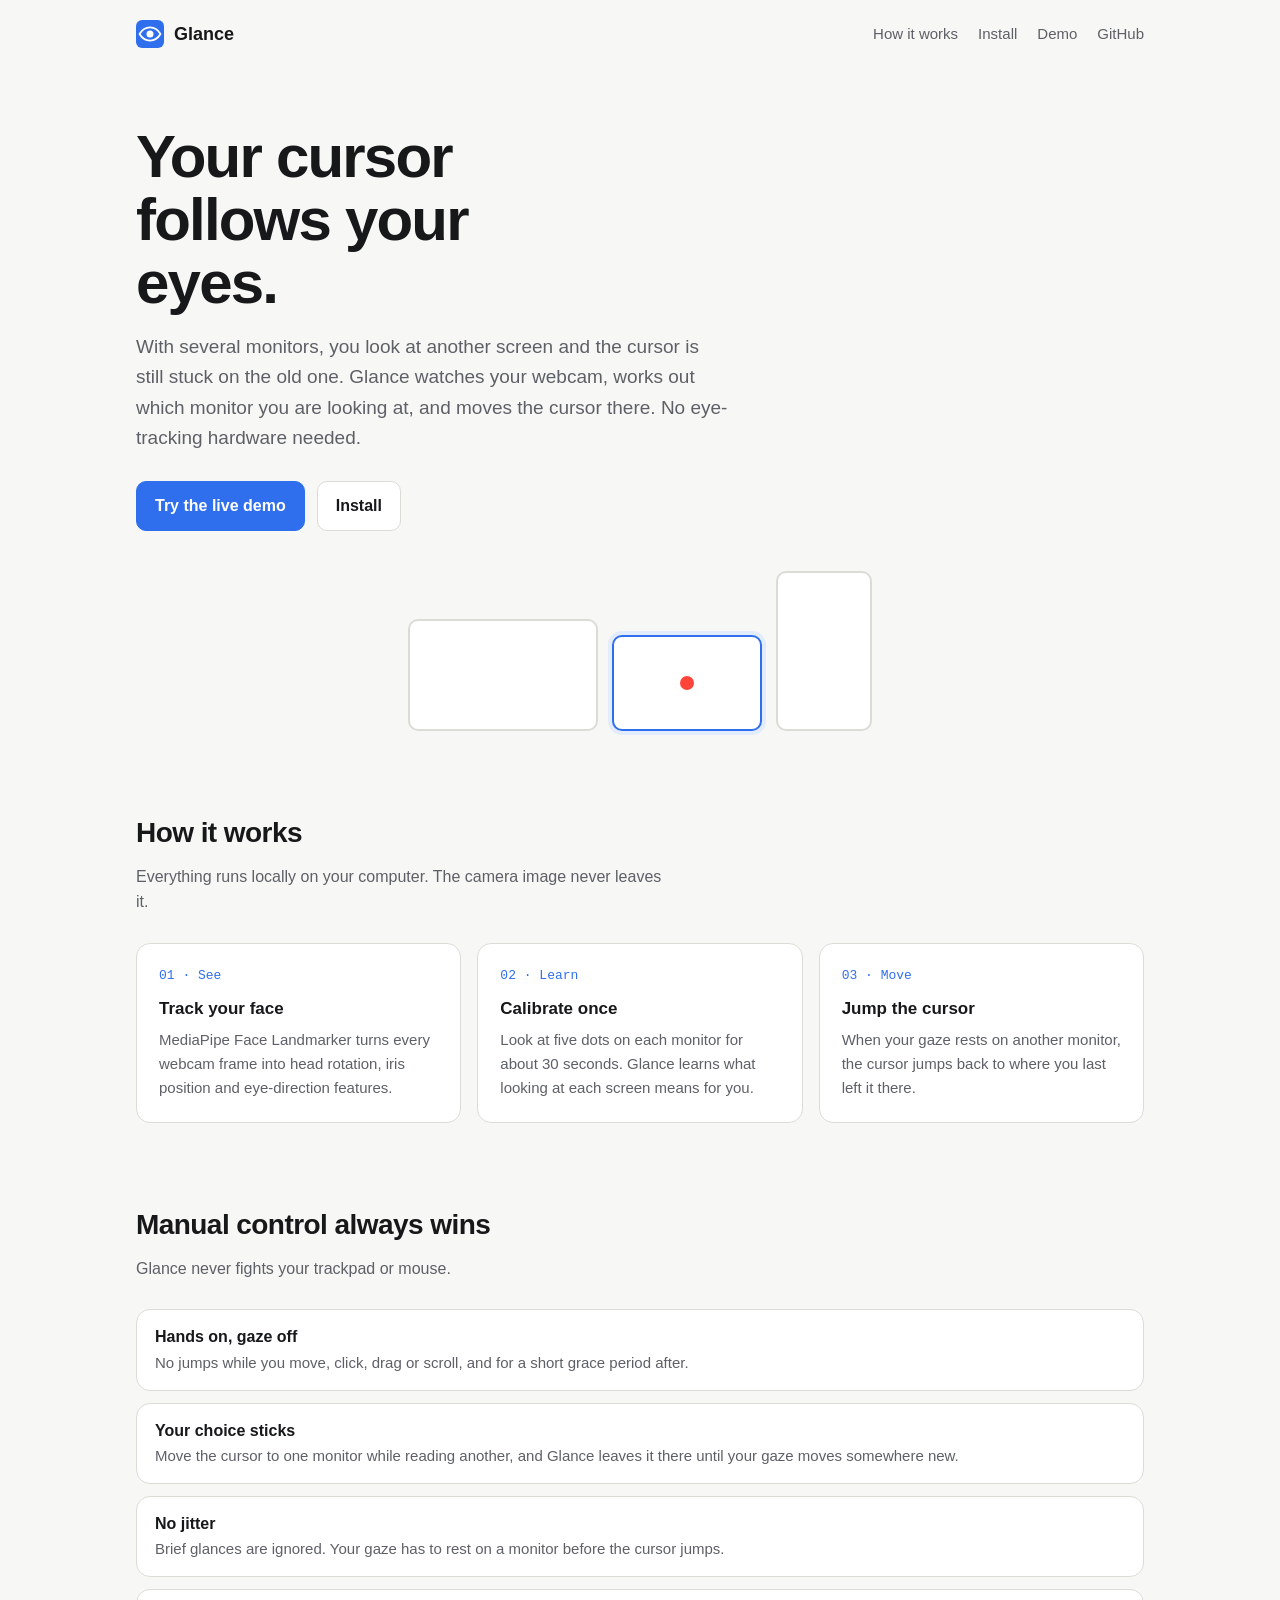
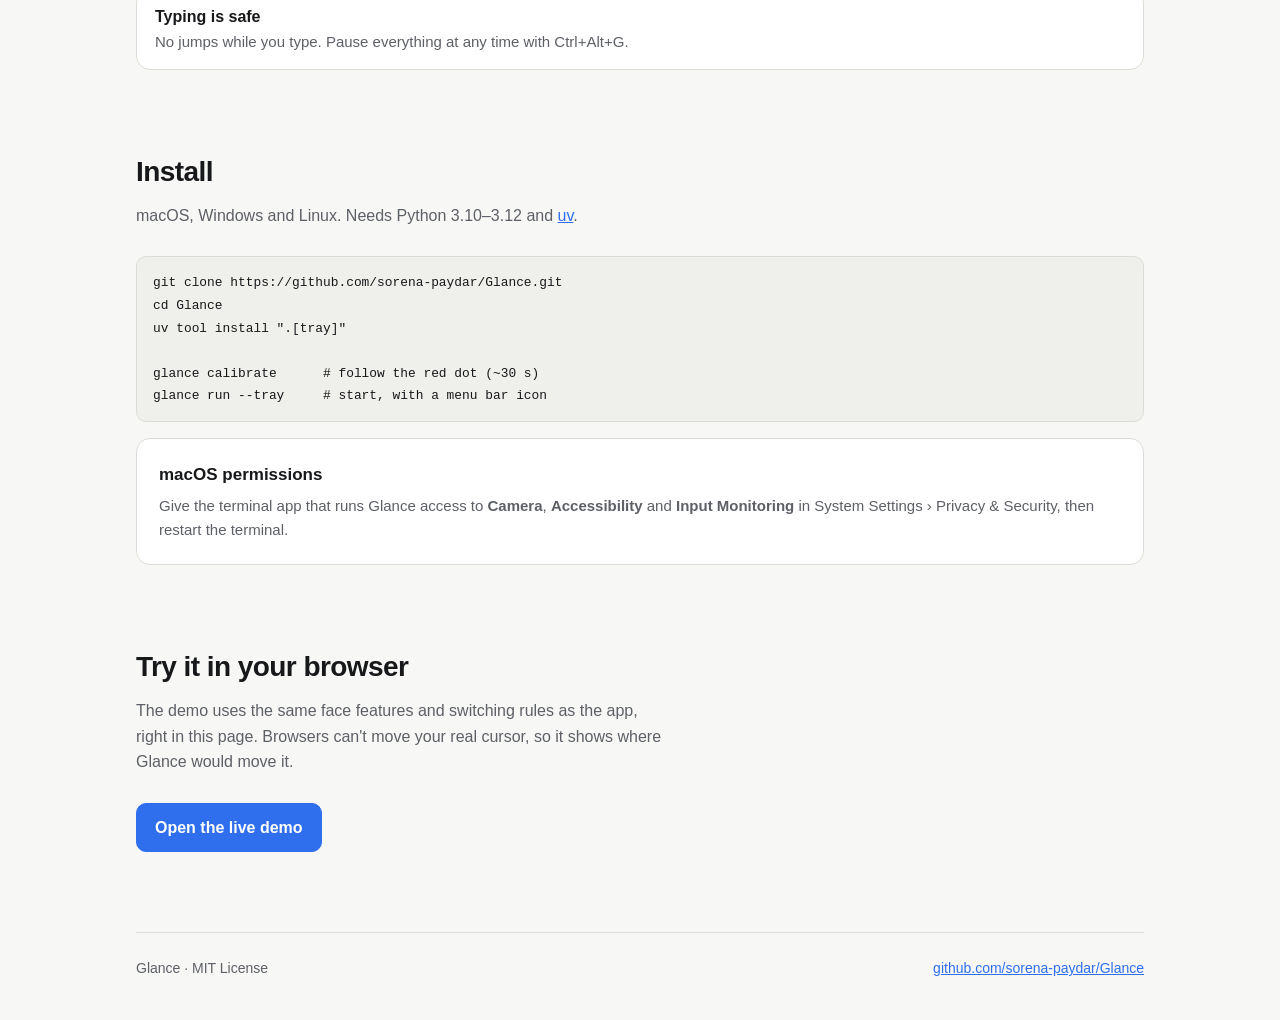
==== docs/index.html @ ff4ad749 "docs(site): add GitHub Pages landing page and live demo Landing page explaining Glance, the manual-c" ====
<!doctype html>
<html lang="en">
<head>
  <meta charset="utf-8">
  <meta name="viewport" content="width=device-width, initial-scale=1">
  <title>Glance</title>
  <meta name="description" content="Glance moves your cursor to the monitor you are looking at, using only your webcam. Manual trackpad and mouse movement always wins.">
  <link rel="icon" href="icon.svg" type="image/svg+xml">
  <link rel="stylesheet" href="style.css">
</head>
<body>
  <div class="wrap">
    <header class="site">
      <a class="brand" href="./"><img src="icon.svg" width="28" height="28" alt="">Glance</a>
      <nav class="links">
        <a href="#how">How it works</a>
        <a href="#install">Install</a>
        <a href="demo.html">Demo</a>
        <a href="https://github.com/sorena-paydar/Glance">GitHub</a>
      </nav>
    </header>

    <main>
      <div class="hero">
        <h1>Your cursor follows your eyes.</h1>
        <p class="lede">
          With several monitors, you look at another screen and the cursor is still
          stuck on the old one. Glance watches your webcam, works out which monitor
          you are looking at, and moves the cursor there. No eye-tracking hardware needed.
        </p>
        <div class="actions">
          <a class="btn primary" href="demo.html">Try the live demo</a>
          <a class="btn" href="#install">Install</a>
        </div>

        <div class="scene" aria-hidden="true">
          <div class="screen s1"><div class="cursor"></div></div>
          <div class="screen s2 active"><div class="cursor"></div></div>
          <div class="screen s3"><div class="cursor"></div></div>
        </div>
      </div>

      <section id="how">
        <h2>How it works</h2>
        <p class="sub">Everything runs locally on your computer. The camera image never leaves it.</p>
        <div class="grid">
          <div class="card">
            <div class="step">01 · See</div>
            <h3>Track your face</h3>
            <p>MediaPipe Face Landmarker turns every webcam frame into head rotation, iris position and eye-direction features.</p>
          </div>
          <div class="card">
            <div class="step">02 · Learn</div>
            <h3>Calibrate once</h3>
            <p>Look at five dots on each monitor for about 30 seconds. Glance learns what looking at each screen means for you.</p>
          </div>
          <div class="card">
            <div class="step">03 · Move</div>
            <h3>Jump the cursor</h3>
            <p>When your gaze rests on another monitor, the cursor jumps back to where you last left it there.</p>
          </div>
        </div>
      </section>

      <section id="manual">
        <h2>Manual control always wins</h2>
        <p class="sub">Glance never fights your trackpad or mouse.</p>
        <ul class="rules">
          <li><strong>Hands on, gaze off</strong><span>No jumps while you move, click, drag or scroll, and for a short grace period after.</span></li>
          <li><strong>Your choice sticks</strong><span>Move the cursor to one monitor while reading another, and Glance leaves it there until your gaze moves somewhere new.</span></li>
          <li><strong>No jitter</strong><span>Brief glances are ignored. Your gaze has to rest on a monitor before the cursor jumps.</span></li>
          <li><strong>Typing is safe</strong><span>No jumps while you type. Pause everything at any time with Ctrl+Alt+G.</span></li>
        </ul>
      </section>

      <section id="install">
        <h2>Install</h2>
        <p class="sub">macOS, Windows and Linux. Needs Python 3.10–3.12 and <a href="https://docs.astral.sh/uv/">uv</a>.</p>

        <pre><code>git clone https://github.com/sorena-paydar/Glance.git
cd Glance
uv tool install ".[tray]"

glance calibrate      # follow the red dot (~30 s)
glance run --tray     # start, with a menu bar icon</code></pre>

        <div class="card">
          <h3>macOS permissions</h3>
          <p>Give the terminal app that runs Glance access to <strong>Camera</strong>, <strong>Accessibility</strong> and <strong>Input Monitoring</strong> in System Settings › Privacy &amp; Security, then restart the terminal.</p>
        </div>
      </section>

      <section id="demo">
        <h2>Try it in your browser</h2>
        <p class="sub">
          The demo uses the same face features and switching rules as the app, right in this page.
          Browsers can't move your real cursor, so it shows where Glance would move it.
        </p>
        <a class="btn primary" href="demo.html">Open the live demo</a>
      </section>
    </main>

    <footer class="site">
      <span>Glance · MIT License</span>
      <a href="https://github.com/sorena-paydar/Glance">github.com/sorena-paydar/Glance</a>
    </footer>
  </div>

  <script>
    // Hero illustration: the "gaze" wanders between screens and the cursor follows.
    (function () {
      if (window.matchMedia("(prefers-reduced-motion: reduce)").matches) return;
      const screens = document.querySelectorAll(".scene .screen");
      const order = [1, 0, 1, 2];
      let i = 0;
      setInterval(function () {
        i = (i + 1) % order.length;
        screens.forEach(function (s, n) { s.classList.toggle("active", n === order[i]); });
      }, 1800);
    })();
  </script>
</body>
</html>
---- docs/style.css ----
:root {
  --bg: #f7f7f5;
  --surface: #ffffff;
  --surface-2: #efefec;
  --text: #17181a;
  --muted: #5d6066;
  --border: #dcdcd7;
  --accent: #2f6fed;
  --accent-soft: #e3ecfd;
  --good: #1f8a4c;
  --warn: #b26b00;
  --dot: #ff453a;
  --radius: 14px;
  --mono: ui-monospace, "SF Mono", Menlo, Consolas, monospace;
  color-scheme: light;
}

@media (prefers-color-scheme: dark) {
  :root:not([data-theme="light"]) {
    --bg: #0f1012;
    --surface: #17181b;
    --surface-2: #202226;
    --text: #ececea;
    --muted: #9a9ca3;
    --border: #2c2e33;
    --accent: #6b9bff;
    --accent-soft: #1b2740;
    --good: #4cc27f;
    --warn: #f0a94a;
    color-scheme: dark;
  }
}

:root[data-theme="dark"] {
  --bg: #0f1012;
  --surface: #17181b;
  --surface-2: #202226;
  --text: #ececea;
  --muted: #9a9ca3;
  --border: #2c2e33;
  --accent: #6b9bff;
  --accent-soft: #1b2740;
  --good: #4cc27f;
  --warn: #f0a94a;
  color-scheme: dark;
}

* { box-sizing: border-box; }

html { -webkit-text-size-adjust: 100%; }

body {
  margin: 0;
  background: var(--bg);
  color: var(--text);
  font: 16px/1.6 -apple-system, BlinkMacSystemFont, "Inter", "Segoe UI", Roboto, sans-serif;
}

a { color: var(--accent); }

.wrap { max-width: 1040px; margin: 0 auto; padding: 0 16px; }

header.site {
  display: flex;
  align-items: center;
  justify-content: space-between;
  padding: 20px 0;
}

.brand {
  display: flex;
  align-items: center;
  gap: 10px;
  font-weight: 700;
  font-size: 18px;
  color: var(--text);
  text-decoration: none;
}

nav.links { display: flex; gap: 20px; font-size: 15px; }
nav.links a { color: var(--muted); text-decoration: none; }
nav.links a:hover { color: var(--text); }

.hero { padding: 56px 0 40px; }
.hero h1 {
  font-size: clamp(36px, 6vw, 60px);
  line-height: 1.05;
  letter-spacing: -0.03em;
  margin: 0 0 18px;
  max-width: 14ch;
}
.hero p.lede { font-size: 19px; color: var(--muted); max-width: 56ch; margin: 0 0 28px; }

.actions { display: flex; flex-wrap: wrap; gap: 12px; }

.btn {
  display: inline-flex;
  align-items: center;
  gap: 8px;
  padding: 11px 18px;
  border-radius: 10px;
  border: 1px solid var(--border);
  background: var(--surface);
  color: var(--text);
  font: inherit;
  font-weight: 600;
  text-decoration: none;
  cursor: pointer;
}
.btn:hover { border-color: var(--muted); }
.btn.primary { background: var(--accent); border-color: var(--accent); color: #fff; }
.btn.primary:hover { filter: brightness(1.08); }
.btn:disabled { opacity: 0.5; cursor: not-allowed; }

section { padding: 40px 0; }
section h2 { font-size: 28px; letter-spacing: -0.02em; margin: 0 0 8px; }
section p.sub { color: var(--muted); margin: 0 0 28px; max-width: 60ch; }

.grid { display: grid; gap: 16px; grid-template-columns: repeat(auto-fit, minmax(240px, 1fr)); }

.card {
  background: var(--surface);
  border: 1px solid var(--border);
  border-radius: var(--radius);
  padding: 22px;
}
.card h3 { margin: 0 0 6px; font-size: 17px; }
.card p { margin: 0; color: var(--muted); font-size: 15px; }
.card .step { font-family: var(--mono); font-size: 13px; color: var(--accent); margin-bottom: 8px; }

ul.rules { list-style: none; padding: 0; margin: 0; display: grid; gap: 12px; }
ul.rules li {
  background: var(--surface);
  border: 1px solid var(--border);
  border-radius: var(--radius);
  padding: 14px 18px;
}
ul.rules strong { display: block; }
ul.rules span { color: var(--muted); font-size: 15px; }

pre {
  background: var(--surface-2);
  border: 1px solid var(--border);
  border-radius: 10px;
  padding: 14px 16px;
  overflow-x: auto;
  font: 14px/1.6 var(--mono);
  margin: 0 0 16px;
}

code { font-family: var(--mono); font-size: 0.92em; }

.os-tabs { display: flex; gap: 8px; margin-bottom: 14px; flex-wrap: wrap; }
.os-tabs button {
  border: 1px solid var(--border);
  background: var(--surface);
  color: var(--muted);
  border-radius: 999px;
  padding: 6px 14px;
  font: inherit;
  font-size: 14px;
  cursor: pointer;
}
.os-tabs button[aria-selected="true"] { background: var(--accent-soft); color: var(--text); border-color: var(--accent); }

.note { color: var(--muted); font-size: 14px; }

footer.site {
  border-top: 1px solid var(--border);
  margin-top: 40px;
  padding: 24px 0 40px;
  color: var(--muted);
  font-size: 14px;
  display: flex;
  justify-content: space-between;
  flex-wrap: wrap;
  gap: 12px;
}

/* Hero illustration: three monitors, a cursor jumping to the looked-at one. */
.scene {
  margin-top: 40px;
  display: flex;
  align-items: flex-end;
  justify-content: center;
  gap: 14px;
  flex-wrap: wrap;
}
.screen {
  position: relative;
  background: var(--surface);
  border: 2px solid var(--border);
  border-radius: 10px;
  transition: border-color 0.25s, box-shadow 0.25s;
}
.screen.active { border-color: var(--accent); box-shadow: 0 0 0 4px var(--accent-soft); }
.screen.s1 { width: 190px; height: 112px; }
.screen.s2 { width: 150px; height: 96px; }
.screen.s3 { width: 96px; height: 160px; }
.screen .cursor {
  position: absolute;
  left: 50%;
  top: 50%;
  width: 14px;
  height: 14px;
  margin: -7px 0 0 -7px;
  border-radius: 50%;
  background: var(--dot);
  opacity: 0;
  transition: opacity 0.2s;
}
.screen.active .cursor { opacity: 1; }

@media (max-width: 560px) {
  nav.links { gap: 14px; }
  .screen.s1 { width: 130px; height: 78px; }
  .screen.s2 { width: 104px; height: 66px; }
  .screen.s3 { width: 64px; height: 108px; }
}

@media (prefers-reduced-motion: reduce) {
  .screen, .screen .cursor { transition: none; }
}
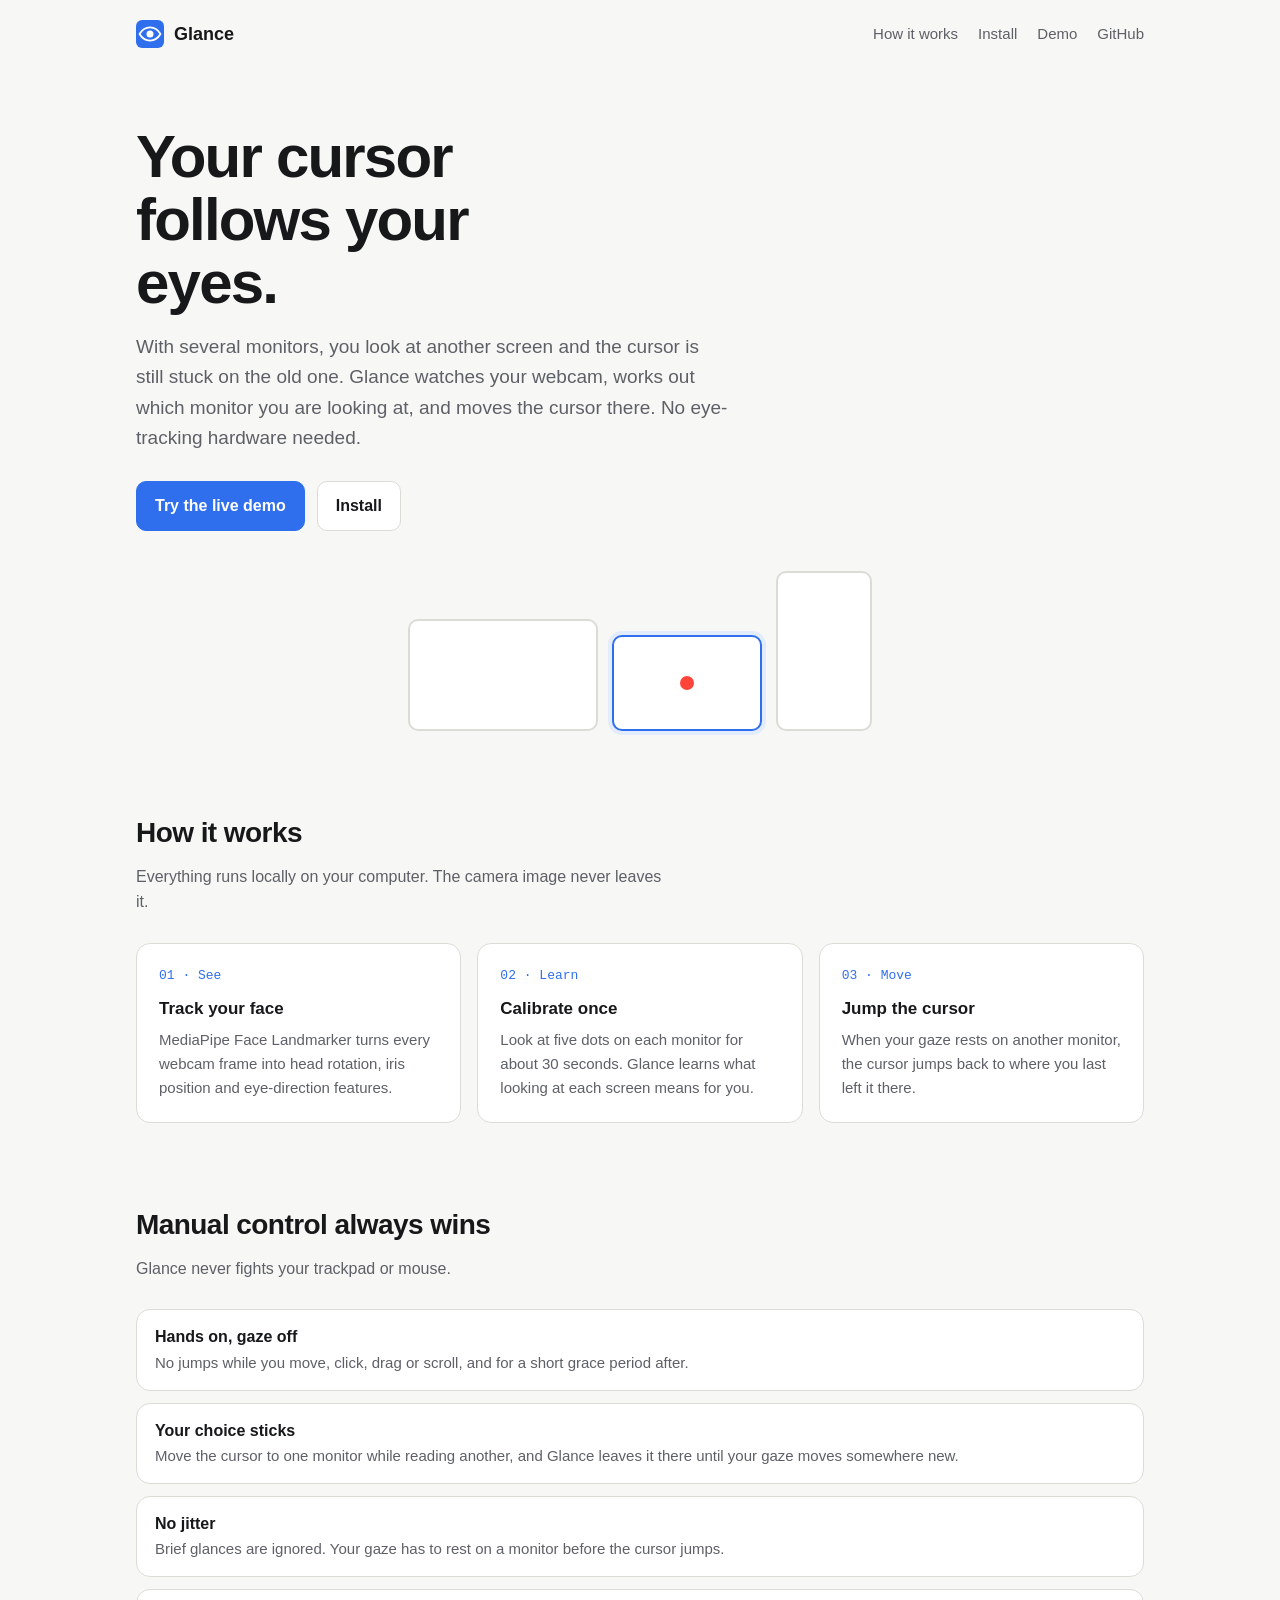
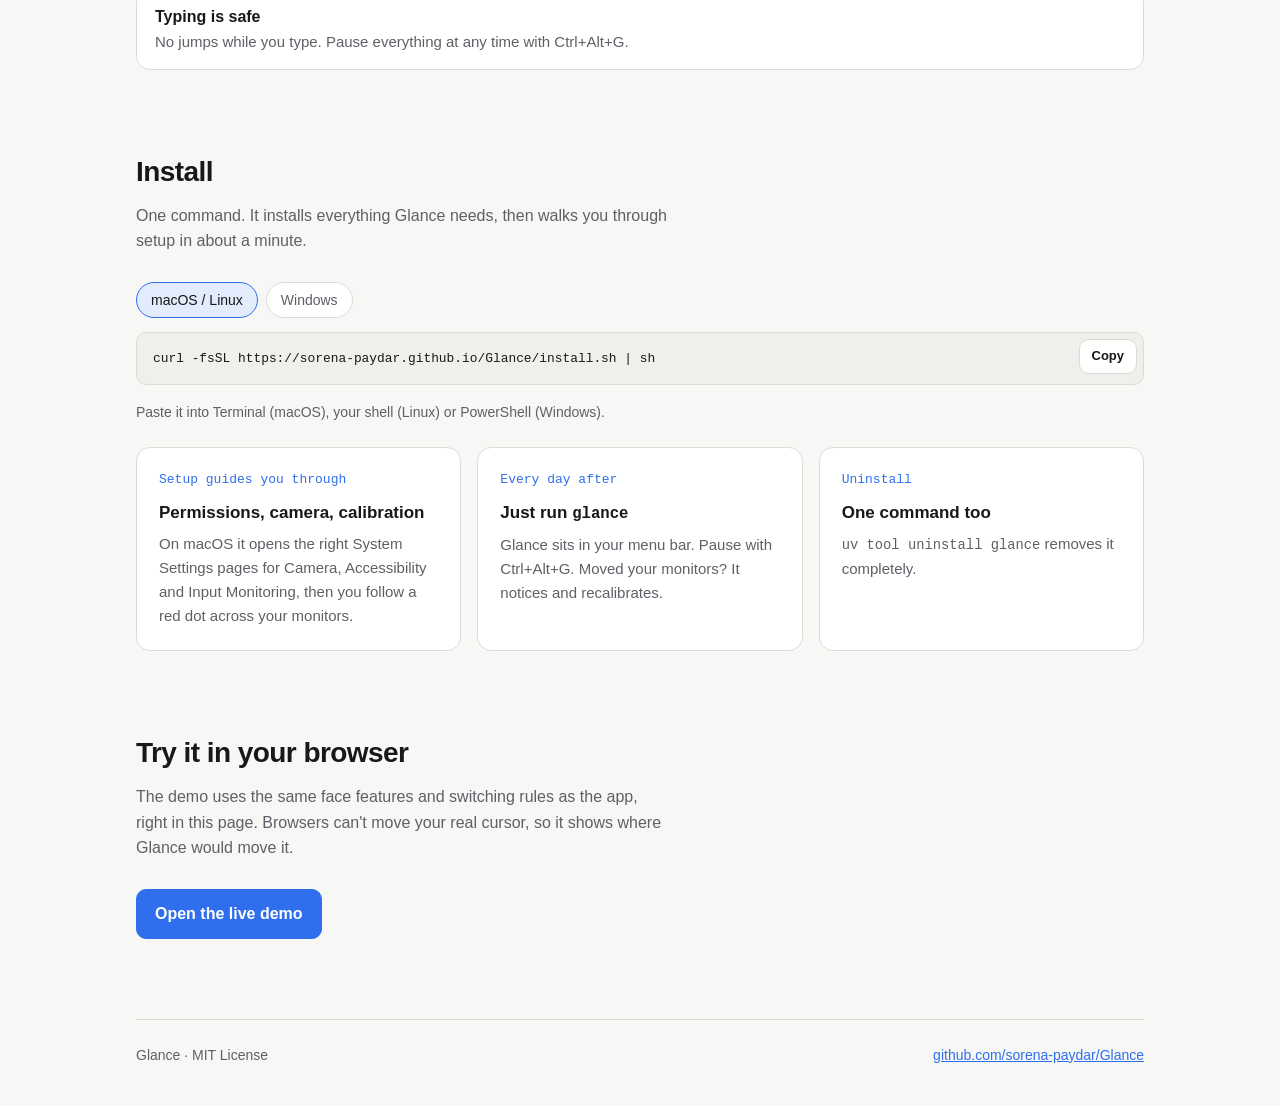
==== commit f7d01954: "docs(site): feature the one-line install with OS tabs and copy button Co-Authored-By: Claude Opus 5." ====
--- a/docs/index.html
+++ b/docs/index.html
@@ -13,7 +13,7 @@
     <header class="site">
       <a class="brand" href="./"><img src="icon.svg" width="28" height="28" alt="">Glance</a>
       <nav class="links">
-        <a href="#how">How it works</a>
+        <a class="wide" href="#how">How it works</a>
         <a href="#install">Install</a>
         <a href="demo.html">Demo</a>
         <a href="https://github.com/sorena-paydar/Glance">GitHub</a>
@@ -75,18 +75,38 @@
 
       <section id="install">
         <h2>Install</h2>
-        <p class="sub">macOS, Windows and Linux. Needs Python 3.10–3.12 and <a href="https://docs.astral.sh/uv/">uv</a>.</p>
+        <p class="sub">One command. It installs everything Glance needs, then walks you through setup in about a minute.</p>
 
-        <pre><code>git clone https://github.com/sorena-paydar/Glance.git
-cd Glance
-uv tool install ".[tray]"
+        <div class="os-tabs" role="tablist">
+          <button role="tab" aria-selected="true" data-os="unix">macOS / Linux</button>
+          <button role="tab" aria-selected="false" data-os="windows">Windows</button>
+        </div>
+        <div class="copy-block" data-os-panel="unix">
+          <pre><code>curl -fsSL https://sorena-paydar.github.io/Glance/install.sh | sh</code></pre>
+          <button class="btn copy" type="button">Copy</button>
+        </div>
+        <div class="copy-block" data-os-panel="windows" hidden>
+          <pre><code>irm https://sorena-paydar.github.io/Glance/install.ps1 | iex</code></pre>
+          <button class="btn copy" type="button">Copy</button>
+        </div>
+        <p class="note">Paste it into Terminal (macOS), your shell (Linux) or PowerShell (Windows).</p>
 
-glance calibrate      # follow the red dot (~30 s)
-glance run --tray     # start, with a menu bar icon</code></pre>
-
-        <div class="card">
-          <h3>macOS permissions</h3>
-          <p>Give the terminal app that runs Glance access to <strong>Camera</strong>, <strong>Accessibility</strong> and <strong>Input Monitoring</strong> in System Settings › Privacy &amp; Security, then restart the terminal.</p>
+        <div class="grid">
+          <div class="card">
+            <div class="step">Setup guides you through</div>
+            <h3>Permissions, camera, calibration</h3>
+            <p>On macOS it opens the right System Settings pages for Camera, Accessibility and Input Monitoring, then you follow a red dot across your monitors.</p>
+          </div>
+          <div class="card">
+            <div class="step">Every day after</div>
+            <h3>Just run <code>glance</code></h3>
+            <p>Glance sits in your menu bar. Pause with Ctrl+Alt+G. Moved your monitors? It notices and recalibrates.</p>
+          </div>
+          <div class="card">
+            <div class="step">Uninstall</div>
+            <h3>One command too</h3>
+            <p><code>uv tool uninstall glance</code> removes it completely.</p>
+          </div>
         </div>
       </section>
 
@@ -107,6 +127,28 @@
   </div>
 
   <script>
+    // Install tabs and copy buttons.
+    document.querySelectorAll(".os-tabs button").forEach(function (tab) {
+      tab.addEventListener("click", function () {
+        document.querySelectorAll(".os-tabs button").forEach(function (t) {
+          t.setAttribute("aria-selected", String(t === tab));
+        });
+        document.querySelectorAll("[data-os-panel]").forEach(function (panel) {
+          panel.hidden = panel.dataset.osPanel !== tab.dataset.os;
+        });
+      });
+    });
+    if (/Win/.test(navigator.platform)) document.querySelector('[data-os="windows"]').click();
+    document.querySelectorAll(".copy").forEach(function (button) {
+      button.addEventListener("click", function () {
+        const text = button.parentElement.querySelector("code").textContent;
+        navigator.clipboard.writeText(text).then(function () {
+          button.textContent = "Copied";
+          setTimeout(function () { button.textContent = "Copy"; }, 1500);
+        });
+      });
+    });
+
     // Hero illustration: the "gaze" wanders between screens and the cursor follows.
     (function () {
       if (window.matchMedia("(prefers-reduced-motion: reduce)").matches) return;
--- a/docs/style.css
+++ b/docs/style.css
@@ -47,6 +47,8 @@
 
 * { box-sizing: border-box; }
 
+[hidden] { display: none !important; }
+
 html { -webkit-text-size-adjust: 100%; }
 
 body {
@@ -164,6 +166,17 @@
 .os-tabs button[aria-selected="true"] { background: var(--accent-soft); color: var(--text); border-color: var(--accent); }
 
 .note { color: var(--muted); font-size: 14px; }
+.note { margin: 0 0 24px; }
+
+.copy-block { position: relative; }
+.copy-block pre { padding-right: 92px; white-space: pre; }
+.copy-block .copy {
+  position: absolute;
+  top: 7px;
+  right: 7px;
+  padding: 6px 12px;
+  font-size: 13px;
+}
 
 footer.site {
   border-top: 1px solid var(--border);
@@ -212,7 +225,8 @@
 .screen.active .cursor { opacity: 1; }
 
 @media (max-width: 560px) {
-  nav.links { gap: 14px; }
+  nav.links { gap: 14px; font-size: 14px; }
+  nav.links a.wide { display: none; }
   .screen.s1 { width: 130px; height: 78px; }
   .screen.s2 { width: 104px; height: 66px; }
   .screen.s3 { width: 64px; height: 108px; }
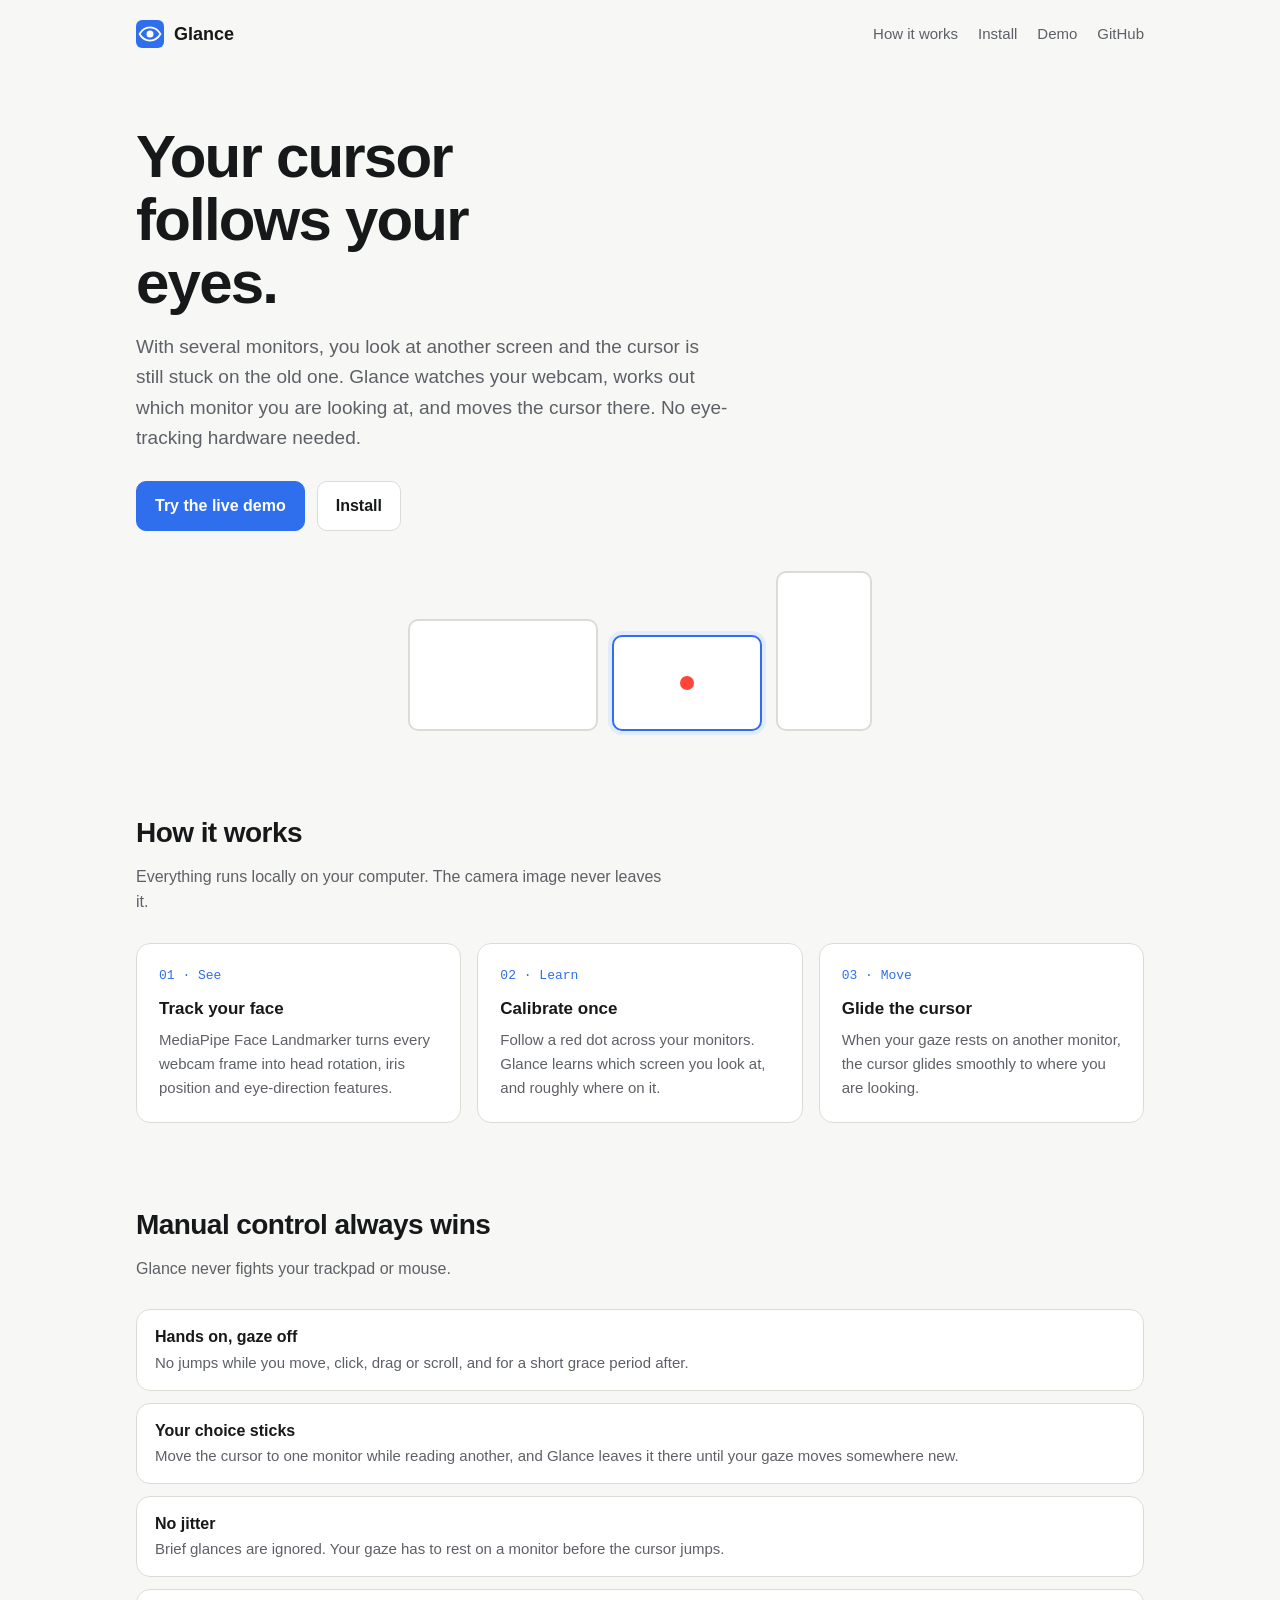
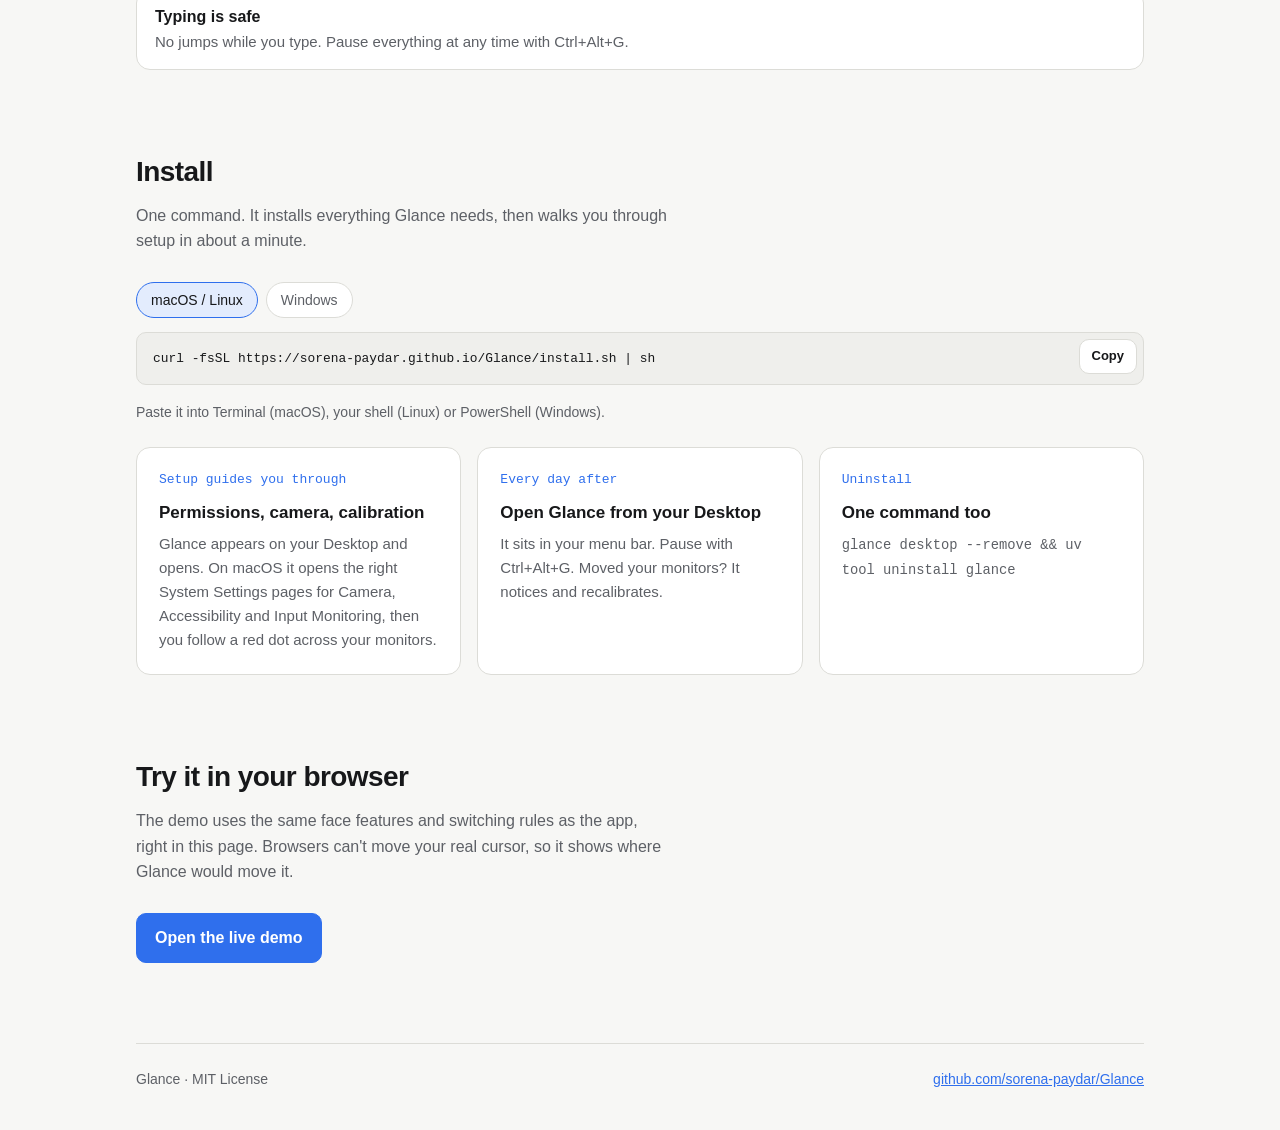
==== commit 9f651f13: "docs(site): mention the desktop app, gliding cursor and gaze landing Co-Authored-By: Claude Opus 5.5" ====
--- a/docs/index.html
+++ b/docs/index.html
@@ -52,12 +52,12 @@
           <div class="card">
             <div class="step">02 · Learn</div>
             <h3>Calibrate once</h3>
-            <p>Look at five dots on each monitor for about 30 seconds. Glance learns what looking at each screen means for you.</p>
+            <p>Follow a red dot across your monitors. Glance learns which screen you look at, and roughly where on it.</p>
           </div>
           <div class="card">
             <div class="step">03 · Move</div>
-            <h3>Jump the cursor</h3>
-            <p>When your gaze rests on another monitor, the cursor jumps back to where you last left it there.</p>
+            <h3>Glide the cursor</h3>
+            <p>When your gaze rests on another monitor, the cursor glides smoothly to where you are looking.</p>
           </div>
         </div>
       </section>
@@ -95,17 +95,17 @@
           <div class="card">
             <div class="step">Setup guides you through</div>
             <h3>Permissions, camera, calibration</h3>
-            <p>On macOS it opens the right System Settings pages for Camera, Accessibility and Input Monitoring, then you follow a red dot across your monitors.</p>
+            <p>Glance appears on your Desktop and opens. On macOS it opens the right System Settings pages for Camera, Accessibility and Input Monitoring, then you follow a red dot across your monitors.</p>
           </div>
           <div class="card">
             <div class="step">Every day after</div>
-            <h3>Just run <code>glance</code></h3>
-            <p>Glance sits in your menu bar. Pause with Ctrl+Alt+G. Moved your monitors? It notices and recalibrates.</p>
+            <h3>Open Glance from your Desktop</h3>
+            <p>It sits in your menu bar. Pause with Ctrl+Alt+G. Moved your monitors? It notices and recalibrates.</p>
           </div>
           <div class="card">
             <div class="step">Uninstall</div>
             <h3>One command too</h3>
-            <p><code>uv tool uninstall glance</code> removes it completely.</p>
+            <p><code>glance desktop --remove &amp;&amp; uv tool uninstall glance</code></p>
           </div>
         </div>
       </section>
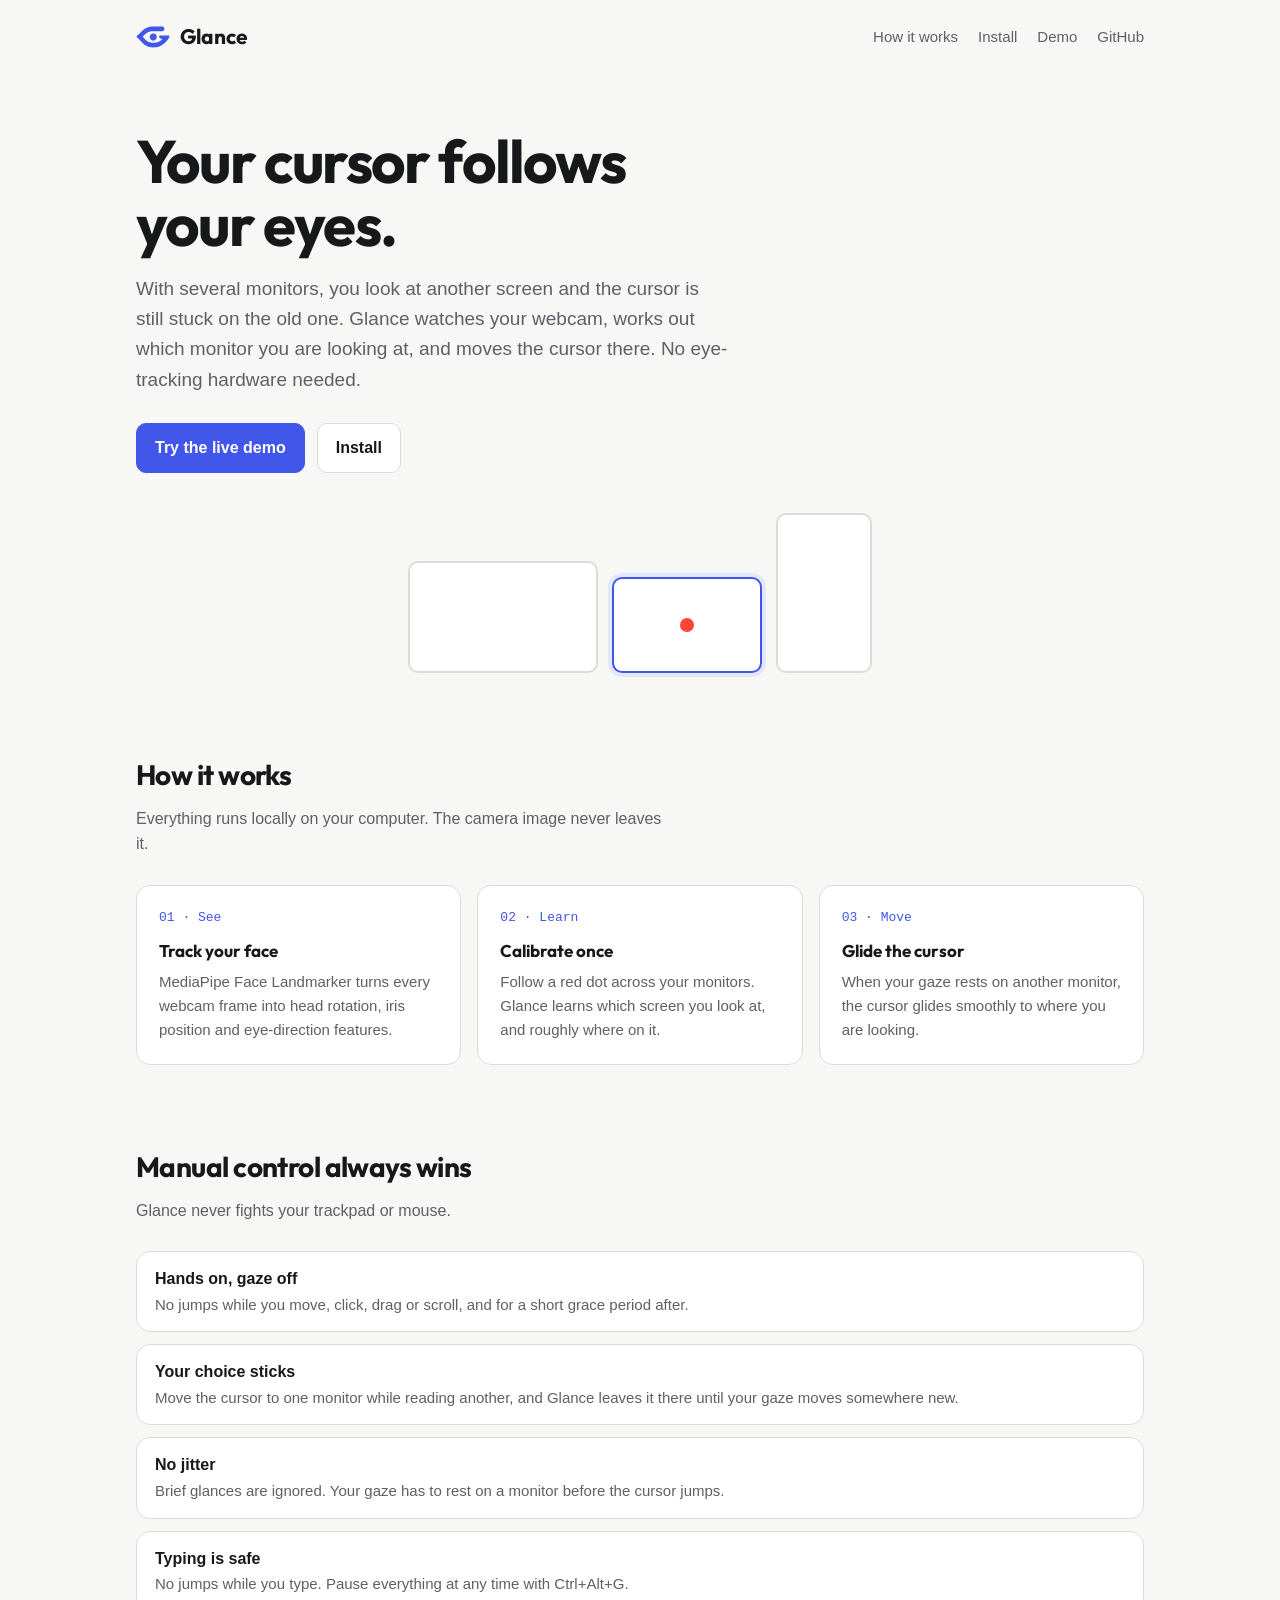
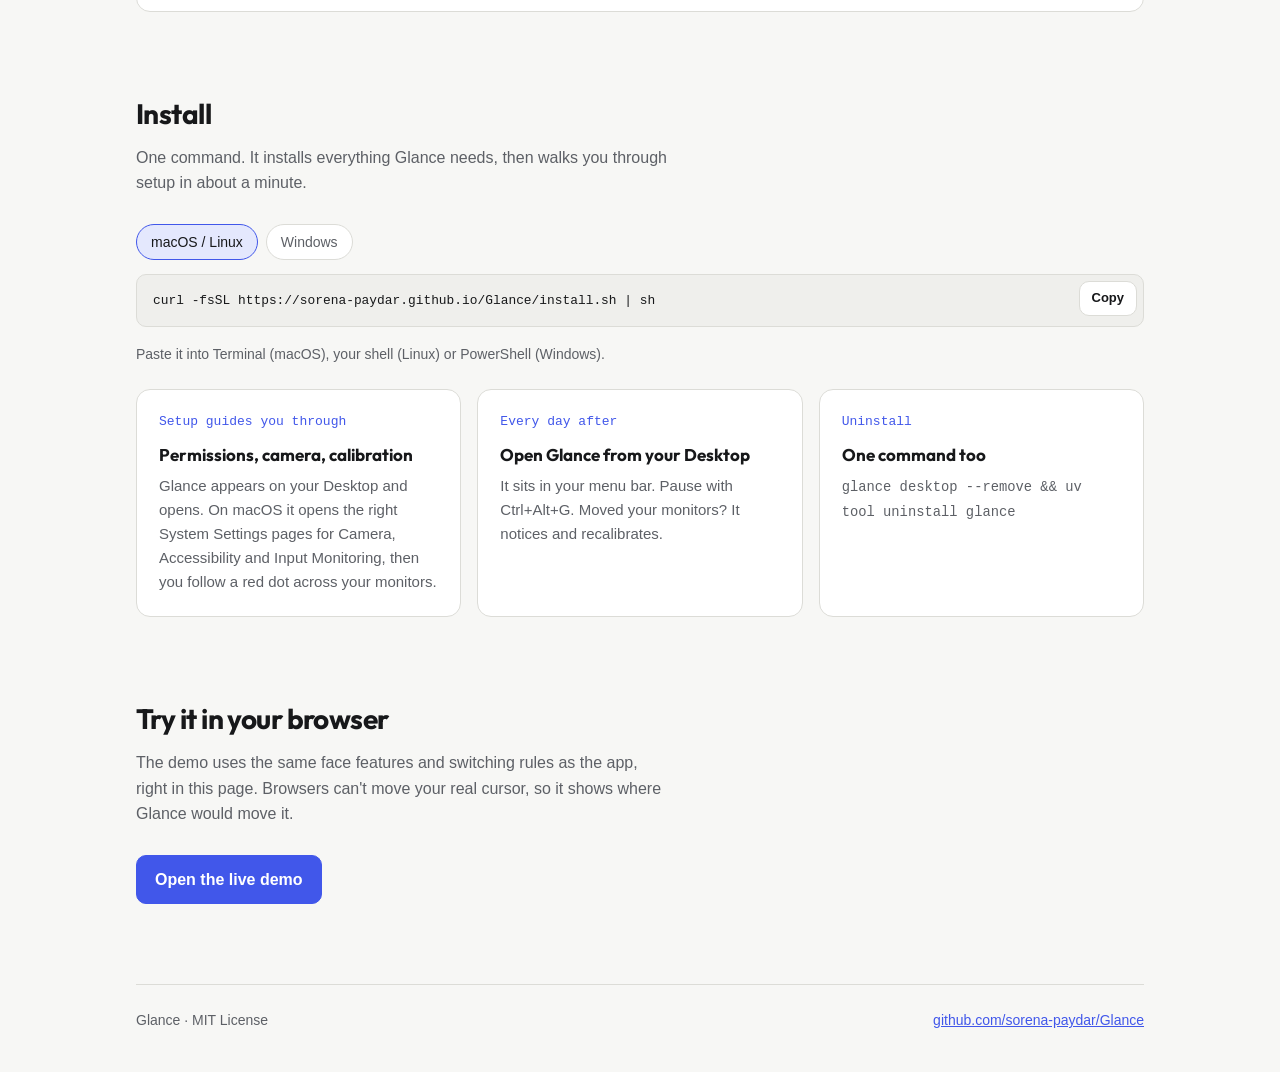
==== commit 94246ea7: "docs(site): use the Glance logo, logo blue and Outfit headings Co-Authored-By: Claude Opus 5.5 (1M c" ====
--- a/docs/index.html
+++ b/docs/index.html
@@ -6,12 +6,15 @@
   <title>Glance</title>
   <meta name="description" content="Glance moves your cursor to the monitor you are looking at, using only your webcam. Manual trackpad and mouse movement always wins.">
   <link rel="icon" href="icon.svg" type="image/svg+xml">
+  <link rel="preconnect" href="https://fonts.googleapis.com">
+  <link rel="preconnect" href="https://fonts.gstatic.com" crossorigin>
+  <link rel="stylesheet" href="https://fonts.googleapis.com/css2?family=Outfit:wght@500;600;700&display=swap">
   <link rel="stylesheet" href="style.css">
 </head>
 <body>
   <div class="wrap">
     <header class="site">
-      <a class="brand" href="./"><img src="icon.svg" width="28" height="28" alt="">Glance</a>
+      <a class="brand" href="./"><img src="brand/mark.svg" width="34" height="22" alt="">Glance</a>
       <nav class="links">
         <a class="wide" href="#how">How it works</a>
         <a href="#install">Install</a>
--- a/docs/style.css
+++ b/docs/style.css
@@ -5,8 +5,8 @@
   --text: #17181a;
   --muted: #5d6066;
   --border: #dcdcd7;
-  --accent: #2f6fed;
-  --accent-soft: #e3ecfd;
+  --accent: #4157ea;
+  --accent-soft: #e4e8fd;
   --good: #1f8a4c;
   --warn: #b26b00;
   --dot: #ff453a;
@@ -23,8 +23,8 @@
     --text: #ececea;
     --muted: #9a9ca3;
     --border: #2c2e33;
-    --accent: #6b9bff;
-    --accent-soft: #1b2740;
+    --accent: #7d8cff;
+    --accent-soft: #1e2347;
     --good: #4cc27f;
     --warn: #f0a94a;
     color-scheme: dark;
@@ -38,8 +38,8 @@
   --text: #ececea;
   --muted: #9a9ca3;
   --border: #2c2e33;
-  --accent: #6b9bff;
-  --accent-soft: #1b2740;
+  --accent: #7d8cff;
+  --accent-soft: #1e2347;
   --good: #4cc27f;
   --warn: #f0a94a;
   color-scheme: dark;
@@ -60,6 +60,8 @@
 
 a { color: var(--accent); }
 
+h1, h2, h3, .brand { font-family: "Outfit", -apple-system, BlinkMacSystemFont, "Segoe UI", sans-serif; }
+
 .wrap { max-width: 1040px; margin: 0 auto; padding: 0 16px; }
 
 header.site {
@@ -74,7 +76,7 @@
   align-items: center;
   gap: 10px;
   font-weight: 700;
-  font-size: 18px;
+  font-size: 21px;
   color: var(--text);
   text-decoration: none;
 }
